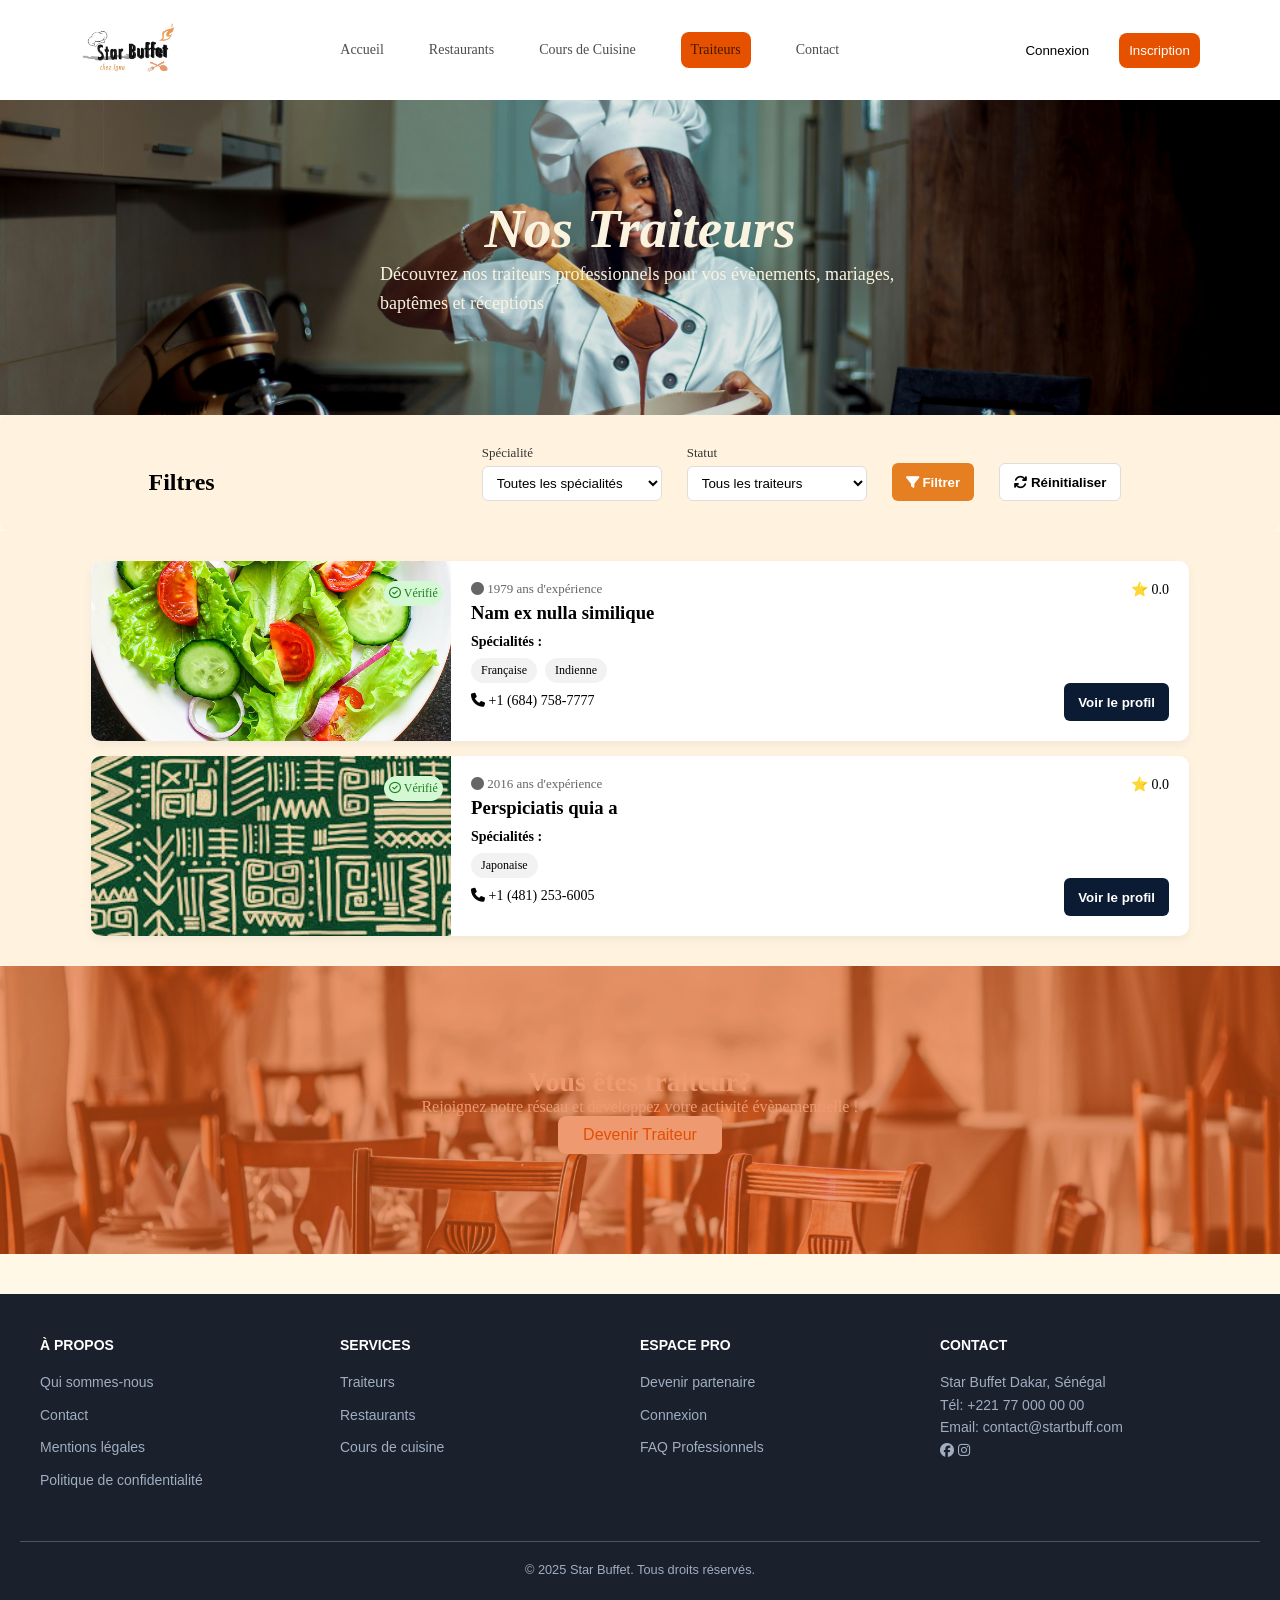
==== traiteurs.html @ aad2e464 "Dépôt de l'atelier 7 sur GitHub." ====
<!DOCTYPE html>
<html lang="fr">
<head>
    <meta charset="UTF-8">
    <meta name="viewport" content="width=device-width, initial-scale=1.0">
    <title>Traiteurs</title>
    <link rel="preconnect" href="https://fonts.googleapis.com">
    <link rel="preconnect" href="https://fonts.gstatic.com" crossorigin>
    <link rel="stylesheet" href="https://cdnjs.cloudflare.com/ajax/libs/font-awesome/6.5.1/css/all.min.css">
    <link rel="stylesheet" href="traiteurs.css">
    <link href="https://fonts.googleapis.com/css2?family=Inter:wght@300;400;700&display=swap" rel="stylesheet">
</head>
<body>
    <header>
            <nav class="navbar">
                <div class="logo-div">
                    <div class="logo">
                        <img src="Images/logo.png" alt="Logo">
                    </div>
                </div>
             <!-- Liens de navigation -->
            <ul class="nav-links">
                <li><a href="index.html">Accueil</a></li>
                <li><a href="#menu">Restaurants</a></li>
                <li><a href="#cours">Cours de Cuisine</a></li>
                <li class="fixed"><a href="traiteurs.html">Traiteurs</a></li>
                <li><a href="#">Contact</a></li>
            </ul>
             <!-- Boutons d'action -->
                <div class="btn-header">
                    <div class="nav-buttons">
                        <button class="btn-outline">Connexion</button>
                        <button class="btn-primary">Inscription</button>
                    </div>
                </div>  
            </nav>
    </header> 
    <div class="header1">
        <div class="traiteur">
            <h1>Nos Traiteurs</h1>
            <p>Découvrez nos traiteurs professionnels pour vos évènements, mariages, baptêmes et réceptions</p>
        </div>
    </div>
<main>

    
  <!-- ================= FILTRES ================= -->
  <section class="filters">
    <h2>Filtres</h2>

    <div class="filters-controls">
      <div class="field">
        <label>Spécialité</label>
                 <select id="spécialité">
                    <option value="1">Toutes les spécialités</option>
                    <option value="2">Française</option>
                    <option value="3">Indienne</option>
                    <option value="4">Japonaise</option>
                </select>
      </div>

      <div class="field">
        <label>Statut</label>
                <select >
                    <option value="1">Tous les traiteurs</option>
                    <option value="2">Chef Moe</option>
                    <option value="3">Chef Diop</option>
                    <option value="4">Cheffe Ndiaye</option>
                </select>
      </div>

      <button class="btn filter"><i class="fa-solid fa-filter"></i> Filtrer</button>
      <button class="btn reset"><i class="fa-solid fa-arrows-rotate"></i> Réinitialiser</button>
    </div>
  </section>

  <!-- ================= LISTE ================= -->
  <section class="list">

    <!-- ===== Carte 1 ===== -->
    <article class="card">
      <img src="Images/salade.jpeg" alt="Plat">

      <div class="card-content">
        <span class="badge"><i class="fa-regular fa-circle-check"></i> Vérifié</span>

        <p class="experience"><i class="fa-solid fa-circle"></i> 1979 ans d'expérience</p>
        <h3>Nam ex nulla similique</h3>

        <p class="label">Spécialités :</p>
        <div class="tags">
          <span>Française</span>
          <span>Indienne</span>
        </div>

        <p class="phone"><i class="fa-solid fa-phone"></i> +1 (684) 758-7777</p>
      </div>

      <div class="card-right">
        <div class="rating">⭐ 0.0</div>
        <button class="btn profile">Voir le profil</button>
      </div>
    </article>

    <!-- ===== Carte 2 ===== -->
    <article class="card">
      <img src="Images/images.jpg" alt="Motif">

      <div class="card-content">
        <span class="badge"><i class="fa-regular fa-circle-check"></i> Vérifié</span>

        <p class="experience"><i class="fa-solid fa-circle"></i> 2016 ans d'expérience</p>
        <h3>Perspiciatis quia a</h3>

        <p class="label">Spécialités :</p>
        <div class="tags">
          <span>Japonaise</span>
        </div>

        <p class="phone"><i class="fa-solid fa-phone"></i> +1 (481) 253-6005</p>
      </div>

      <div class="card-right">
        <div class="rating">⭐ 0.0</div>
        <button class="btn profile">Voir le profil</button>
      </div>
    </article>

  </section>
    <!-- ================= CALL TO ACTION ================= -->
   <section class="GO">
      <div class="GO1">
        <h2>Vous êtes traiteur?</h2>
        <p>Rejoignez notre réseau et développez votre activité évènementielle !</p>
        <button class="btn-secondary"><a href="http://127.0.0.1:5500/%20inscription.html" target="_blank">Devenir Traiteur</a></button>
      </div>
   </section>
</main>
<!-- ================= FOOTER ================= -->
   <footer> 
     <div class="container">
        <div class="column">
            <h4>À propos</h4>
            <ul>
                <li><a href="#">Qui sommes-nous</a></li>
                <li><a href="#">Contact</a></li>
                <li><a href="#">Mentions légales</a></li>
                <li><a href="#">Politique de confidentialité</a></li>
            </ul>
        </div>
        <div class="column">
            <h4>Services</h4>
            <ul>
                <li><a href="#">Traiteurs</a></li>
                <li><a href="#">Restaurants</a></li>
                <li><a href="#">Cours de cuisine</a></li>
            </ul>    
        </div>
        <div class="column">
            <h4>Espace Pro</h4>
            <ul>
                <li><a href="#">Devenir partenaire</a></li>
                <li><a href="#">Connexion</a></li>
                <li><a href="#">FAQ Professionnels</a></li>
            </ul>
        </div>
        <div class="column">
            <h4>Contact</h4>
            <p>Star Buffet Dakar, Sénégal</p>
            <p>Tél: +221 77 000 00 00</p>
            <p>Email: contact@startbuff.com</p>
            <i class="fa-brands fa-facebook"></i>
            <i class="fa-brands fa-instagram"></i>
           
        </div>
    </div>

    <div class="copyright">
        <p>&copy; 2025 Star Buffet. Tous droits réservés.</p>
    </div>
    </footer> 
</body>
</html>
---- traiteurs.css ----
* {
    padding: 0;
    margin: 0;
    box-sizing: border-box;
 
}
/* ---------------- VARIABLES (PALETTE) ---------------- */
:root {
  --bg-main: #FFF3E0;      
  --bg-section: #FFF3E0;   
  --text-main: #E65100;    
  --text-title: #000000;  
  --span: #FFB300;
  --orange: #c34020;      
  --gris: #8c8987;
  --vert: #2b8e09;       
}

body {
  background: #fff8e6;
  padding: 0;
  width: 100%;
  overflow-x: hidden;
}

main {
    padding: 0 ;
}

section {
   padding: 0;
   background: var(--bg-section);
}

article {
  padding: 0;
}
/* ---------------- NAVBAR ---------------- */

.logo img {
    
    width:100px;
    display: block;
}

.navbar {
  display: flex;
  justify-content: space-around;
  align-items: center;
  height: 100px;
  background: white;
  position: sticky;
}

.nav-links {
  display: flex;
  gap: 45px;
  justify-content: center;
  align-items: center;
  font-size: 14px;
  list-style: none;
  height: 100%;
}

.nav-links a {
  text-decoration: none;
  color: #000000b3;
  font-weight: 500;
  transition: color 0.5s;
  margin: 0;
}


.nav-links a:hover {
  color: var(--text-main);
   background-color: #FFF8EE;
  color: var(--text-main);
   border-bottom: 1px solid var(--text-main);
   transition: color 0.5s;
}
/* ---------------- BOUTONS ---------------- */

.btn-header {
  padding: 0;
  
  height: 100%;
  display:flex ;
  justify-content: center;
  align-items: center;
}
.btn-primary, .fixed {
  background:#E65100;
  color: white;
  padding: 10px ;
  border-radius: 8px;
  border: none;
}

.btn-outline {
  background: transparent;
  border: 1px solid white;
  padding: 0px 25px;
  border-radius: 8px;
  color: black;
}
/* Traiteurs.html */
.header1 .traiteur {
  background-image:  url(Images/banner-caterers.jpg);
  min-height: 35vh;
  background-size: cover; 
  background-position: center; 
  padding: 90px 0px; 
  text-align: center; 
  color: white; 
  position: relative;
  display: flex;
  align-items: center;
  flex-direction: column;
  justify-content: center;
}

.header1 .traiteur::before {
background-color: rgba(93, 64, 55, 0.7);
}  
.traiteur h1 {
  font-family: 'Playfair Display', serif;
  font-size: 55px;
  font-style: italic;
  color: #FAF3E0;
  text-align:left;
}

.traiteur p {
  max-width: 520px;
  font-size: 18px;
  color: #FAF3E0;
  line-height: 1.6;
  text-align: left;
 
}
.btn-secondary {
  background:white;
  color: #E65100;
  padding: 10px 25px;
  border-radius: 8px;
  border: none;
}

.btn-secondary a {
  text-decoration: none;
  color: #E65100;
  font-size: 16px;
}
/**/


/* ============== FILTRES ============== */
.filters {
  background: var(--bg-section);
  padding:20px;
  border-radius: 8px;
  display: flex;
  justify-content: space-around;
  align-items: flex-end;
 
}
.filters-row {
  display: flex;
  align-items: center;       /* alignement vertical parfait */
  justify-content: center;
}


.filters h2 {
  margin-bottom: 15px;
}

.filters-controls {
  display: flex;
  align-items: flex-end;     /* boutons alignés avec les selects */
  gap: 25px;
  justify-content: space-between;
  margin: 10px;
  padding: 0;
}


.field {
  display: flex;
  flex-direction: column;
  padding: 0;
}

.field label {
  font-size: 13px;
  margin-bottom: 5px;
  color: #333;
}

.field select {
  min-width: 180px;
  padding: 8px 10px;
  border-radius: 6px;
  border: 1px solid #ddd;
  background: #fff;
}


.btn {
  padding: 9px 14px;
  border-radius: 6px;
  border: none;
  cursor: pointer;
  font-weight: 600;
  height: 38px; /* IMPORTANT pour l’alignement */
}

.btn.filter {
  background: #e67e22;
  color: #fff;
}

.btn.reset {
  background: #fff;
  border: 1px solid #ddd;
}


/* ============== LISTE ============== */
.list {
  padding: 30px;
  display: flex;
  flex-direction: column;
  gap: 15px;
  background: var(--bg-section);
  align-items: center;
  min-height: 100px;
  
}

/* ============== CARTE ============== */
.card {
  display: flex;
  background: white;
  border-radius: 10px;
  box-shadow: 0 4px 10px rgba(0,0,0,0.05);
  overflow: hidden;
  width: 90%;
  height: 180px;
}

.card img {
  width: 360px;
  object-fit: cover;
  background: none;
}

.card-content {
  padding: 20px;
  flex: 1;
}

.badge {
  background: #d4f8d4;
  color: #1e7f1e;
  font-size: 12px;
  padding: 4px 8px;
  border-radius: 20px;
  display: inline-block;
  margin-bottom: 10px;
}

.experience {
  font-size: 13px;
  color: #666;
  margin-bottom: 5px;
}

.card-content h3 {
  margin-bottom: 10px;
}

.label {
  font-weight: bold;
  font-size: 14px;
}

.tags {
  display: flex;
  gap: 8px;
  margin: 8px 0;
}

.tags span {
  background: #f2f2f2;
  padding: 5px 10px;
  border-radius: 15px;
  font-size: 12px;
}

.phone {
  font-size: 14px;
  margin-top: 10px;
}

/* ============== DROITE ============== */
.card-right {
  padding: 20px;
  text-align: right;
  display: flex;
  flex-direction: column;
  justify-content: space-between;
}

.rating {
  font-size: 14px;
  margin-bottom: 10px;
}

.btn.profile {
  background: #0b1b33;
  color: #fff;
}

.GO {
  min-height: 20vh;
  background-image:url(Images/banner-head-accueil.jpg);
  background-size: cover; 
  background-position: center; 
  padding: 100px 50px; 
  text-align: center; 
  color: white; 
  position: relative;
  gap: 60px;
  z-index: 11;
  margin-bottom: 40px;
}



.GO ::before {
    content: '';
    position: absolute;
    top: 0;
    left: 0;
    right: 0;
    bottom: 0;
    background-color: rgb(219 75 8 / 26%);
    opacity:0.6;
}

.GO1 h2{
  text-align: center;
  color: white;
  font-size: 28px ;
  font-weight: bold;
}

.GO1 p {
  text-align: center;
  color: white;
  font-size: 16px;
}

.GO1 .button  {
  background-color: white;
  color: var(--text-main);
  border-radius: 12px;
  display: inline-block;
  padding: 12px 30px;
  text-decoration: none;
  border-radius: 5px;
  font-weight: bold;
 
}
.GO1 button .btn-secondary a {
  cursor: pointer;
   transition: background-color 0.3s;
}
footer {
  background-color: #1a202c;
  color: #a0aec0; 
  padding: 40px 20px; 
  font-family: sans-serif;
  font-size: 14px;
}

.container {
    display: flex;
    justify-content: space-between; 
    max-width: 1200px;
    margin: 0 auto; /* Centre le conteneur */
    flex-wrap: wrap; /* Permet le retour à la ligne sur mobile */
}

.column {
    flex: 1; /* Les colonnes prennent un espace égal */
    min-width: 200px; 
    margin-bottom: 20px;
    line-height: 1.6;
}

h4 {
    color: #ffffff; 
    margin-bottom: 15px;
    text-transform: uppercase;
}

ul {
    list-style: none; 
    padding: 0;
}

li a {
    color: #a0aec0;
    text-decoration: none;
    display: block;
    margin-bottom: 10px;
    transition: color 0.3s;
}

li a:hover {
    color: #ffffff;
}

.copyright {
    text-align: center;
    margin-top: 20px;
    border-top: 1px solid #4a5568; 
    padding-top: 20px;
    font-size: 0.8rem;
}

.card-content .badge{
  left: 32em;
  position: absolute;
  padding: 5px;
}
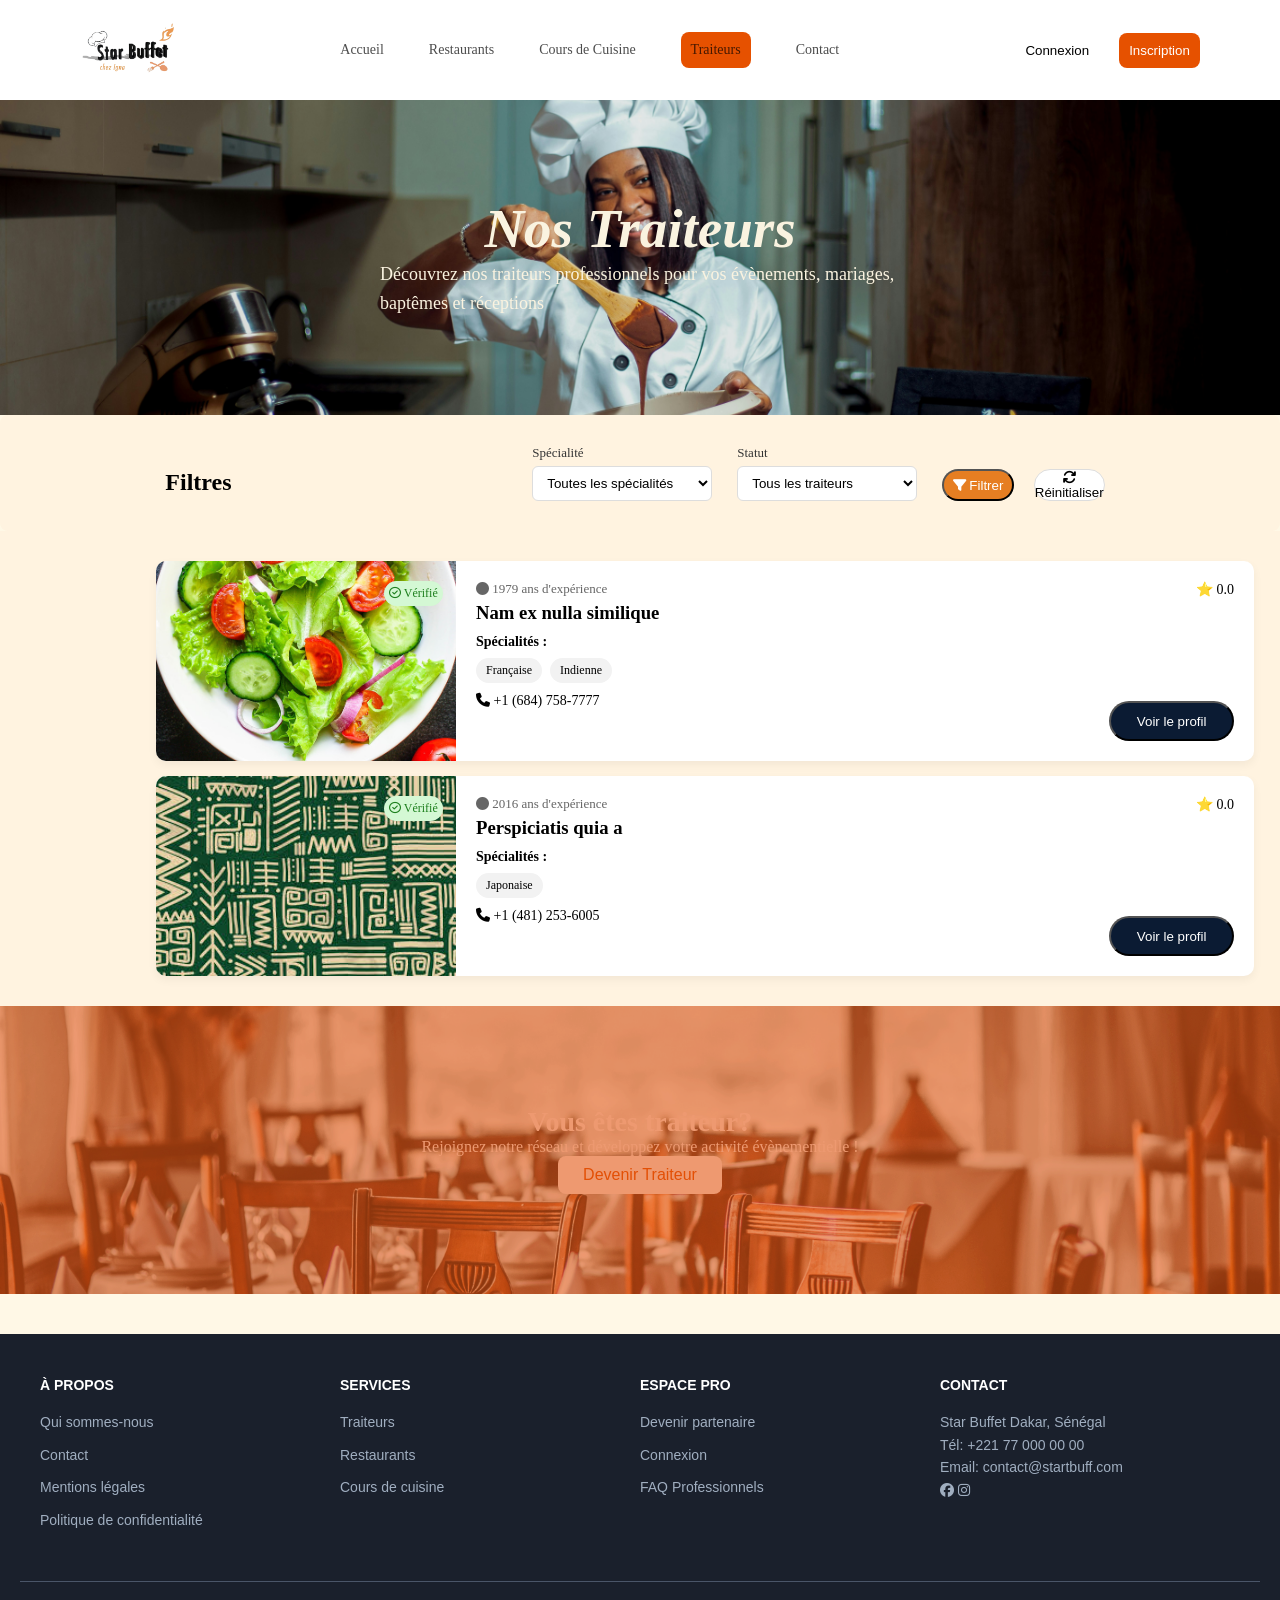
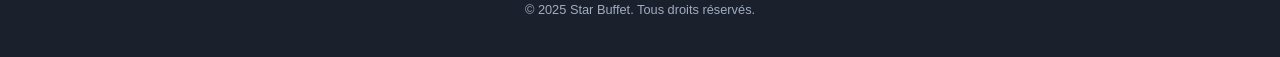
==== commit 77511aa3: "Add files via upload Ajout de nouvelles pages et adaptation aux pages existantes en version mobiles." ====
--- a/traiteurs.html
+++ b/traiteurs.html
@@ -34,6 +34,7 @@
                     </div>
                 </div>  
             </nav>
+             <i class="fa-solid fa-bars burger-icon"></i>
     </header> 
     <div class="header1">
         <div class="traiteur">
@@ -61,16 +62,17 @@
 
       <div class="field">
         <label>Statut</label>
-                <select >
+                <select  id="statut">
                     <option value="1">Tous les traiteurs</option>
                     <option value="2">Chef Moe</option>
                     <option value="3">Chef Diop</option>
                     <option value="4">Cheffe Ndiaye</option>
                 </select>
       </div>
-
-      <button class="btn filter"><i class="fa-solid fa-filter"></i> Filtrer</button>
-      <button class="btn reset"><i class="fa-solid fa-arrows-rotate"></i> Réinitialiser</button>
+      <div class="btns">
+        <button class="filter"><i class="fa-solid fa-filter"></i> Filtrer</button>
+        <button class="reset"><i class="fa-solid fa-arrows-rotate"></i> Réinitialiser</button>
+      </div>
     </div>
   </section>
 
@@ -98,7 +100,7 @@
 
       <div class="card-right">
         <div class="rating">⭐ 0.0</div>
-        <button class="btn profile">Voir le profil</button>
+        <button class="btn-profile"><a href="http://127.0.0.1:5501/detail.html">Voir le profil</a></button>
       </div>
     </article>
 
@@ -122,7 +124,7 @@
 
       <div class="card-right">
         <div class="rating">⭐ 0.0</div>
-        <button class="btn profile">Voir le profil</button>
+        <button class="btn-profile">Voir le profil</button>
       </div>
     </article>
 
--- a/traiteurs.css
+++ b/traiteurs.css
@@ -76,8 +76,105 @@
    background-color: #FFF8EE;
   color: var(--text-main);
    border-bottom: 1px solid var(--text-main);
-   transition: color 0.5s;
-}
+   transition:all color 0.5s;
+   transform: translateY(-2px);
+}
+
+
+/* Trait animé */
+.nav-links li a::after {
+  content: "";
+  position: absolute;
+  left: 0;
+  bottom: -6px;
+  width: 0;
+  height: 2px;
+  background-color: var(--text-main); 
+  transition: width 0.3s ease;
+}
+
+/* Hover */
+
+.nav-links li a:hover::after {
+  width: 100%;
+}
+
+.burger-icon {
+    display: none;
+    position: absolute;
+    top: 20px;
+    right: 50px;
+    width: 35px;
+}
+@media screen and (max-width:750px) {
+  .logo .burger-icon{
+    align-items: center;
+    justify-content: center;
+  }
+  .logo {
+    margin-left: -120px;
+  }
+    .navbar {
+        padding: 0;
+        padding-left: 25px;
+    }
+    .burger-icon {
+        display: block;
+       margin-right: -40px;
+        top: 39px;
+
+    }
+    .nav-links, .nav-buttons{
+        inset: 0;
+        position: absolute;
+        flex-direction: column;
+        height: 60vh;
+        justify-content: center;
+        align-items: center;
+        display: none;
+    
+    }
+    .nav-links ul, .nav-buttons {
+        display: flex;
+        flex-direction: column;
+        align-items: center;
+    }
+    .navbar .nav-links ul li {
+        margin: 25px 0;
+        font-size: 1rem;
+    }
+}
+@media (max-width: 480px) {
+  header .navbar .nav-links .btn-header {
+    display: none;
+  }
+}
+
+@media (max-width: 480px) {
+.burger-icon {
+    display: block;
+  }
+}
+
+
+/* Trait animé */
+.nav-links li a::after {
+  content: "";
+  position: absolute;
+  left: 0;
+  bottom: -6px;
+  width: 0;
+  height: 2px;
+  background-color: var(--text-main); 
+  transition: width 0.3s ease;
+}
+
+/* Hover */
+
+.nav-links li a:hover::after {
+  width: 100%;
+}
+
 /* ---------------- BOUTONS ---------------- */
 
 .btn-header {
@@ -103,6 +200,7 @@
   border-radius: 8px;
   color: black;
 }
+
 /* Traiteurs.html */
 .header1 .traiteur {
   background-image:  url(Images/banner-caterers.jpg);
@@ -164,10 +262,31 @@
   align-items: flex-end;
  
 }
-.filters-row {
-  display: flex;
-  align-items: center;       /* alignement vertical parfait */
-  justify-content: center;
+@media (max-width: 480px) {
+  .filters, .filters-controls, .field, #spécialité, #statut{
+   flex-direction: column;
+   justify-content: center;
+   align-items: start;
+     width: 100%; 
+  gap: 10px;
+  margin-left: -10px;
+  
+  }
+  .btns {
+   border-radius: 20px;
+   margin-right: 100px;
+  height: 40px;
+ 
+  }
+.filter , .reset{
+  width: 30%;
+  height: 40px;
+   
+   border-radius: 20px;
+  padding-left: 0;
+ padding: 20px;
+ padding-top: 5px;
+}
 }
 
 
@@ -206,23 +325,25 @@
 }
 
 
-.btn {
-  padding: 9px 14px;
-  border-radius: 6px;
-  border: none;
-  cursor: pointer;
-  font-weight: 600;
-  height: 38px; /* IMPORTANT pour l’alignement */
-}
-
-.btn.filter {
+.btns {
+  display: flex;
+ gap: 20px;
+}
+
+.btns .filter {
   background: #e67e22;
   color: #fff;
-}
-
-.btn.reset {
+  border-radius: 20px;
+  width: 100%;
+  
+}
+
+.btns .reset {
   background: #fff;
   border: 1px solid #ddd;
+  border-radius: 20px;
+  width: 100%;
+ 
 }
 
 
@@ -238,6 +359,7 @@
   
 }
 
+
 /* ============== CARTE ============== */
 .card {
   display: flex;
@@ -246,18 +368,23 @@
   box-shadow: 0 4px 10px rgba(0,0,0,0.05);
   overflow: hidden;
   width: 90%;
-  height: 180px;
+  height: 200px;
+  margin-right: -130px;
+ 
+ 
 }
 
 .card img {
-  width: 360px;
+  width: 300px;
   object-fit: cover;
   background: none;
+  
 }
 
 .card-content {
   padding: 20px;
   flex: 1;
+  width:100%
 }
 
 .badge {
@@ -310,6 +437,8 @@
   display: flex;
   flex-direction: column;
   justify-content: space-between;
+  border-radius: 20px;
+  width: 15%;
 }
 
 .rating {
@@ -317,9 +446,18 @@
   margin-bottom: 10px;
 }
 
-.btn.profile {
+.btn-profile {
   background: #0b1b33;
   color: #fff;
+  cursor: pointer;
+  border-radius: 30px;
+  height: 40px;
+  width: 100%;
+}
+
+.btn-profile a {
+  text-decoration: none;
+  color: white;
 }
 
 .GO {
@@ -436,3 +574,59 @@
   position: absolute;
   padding: 5px;
 }
+@media (max-width: 480px) {
+
+  .card{
+    padding: 0;
+    margin: 0;
+  }
+.list .card , .card-content  .experience.labels.tags .phone, .card-right .rating .btn-profile {
+    flex-direction: column;
+    align-items: center;
+    justify-content: center;
+    padding-left: 0;
+    width: 100%;
+    height: 60vh;
+position: relative;
+  }
+  .card img {
+    width: 100%;
+  }
+  .badge {
+      background: #d4f8d4;
+  color: #1e7f1e;
+  font-size: 0.5rem;
+  padding: 4px 8px;
+  border-radius: 20px;
+  display: inline-block;
+    top: 25px;
+    text-align: center;
+    align-items: center;
+    justify-content: center;
+    margin-left: 50px;
+  
+ 
+  }
+ 
+.card-right{
+  margin-right: -150px;
+  text-align: right;
+  display: flex;
+  flex-direction: column;
+  justify-content: space-between;
+}
+
+ .rating {
+  font-size: 14px;
+ margin-top: -220px;
+ margin-right: -60px;
+}
+.btn-profile {
+  background: #0b1b33;
+  color: #fff;
+  cursor: pointer;
+  border-radius: 30px;
+  height: 50px;
+  width: 100px;
+}
+}
